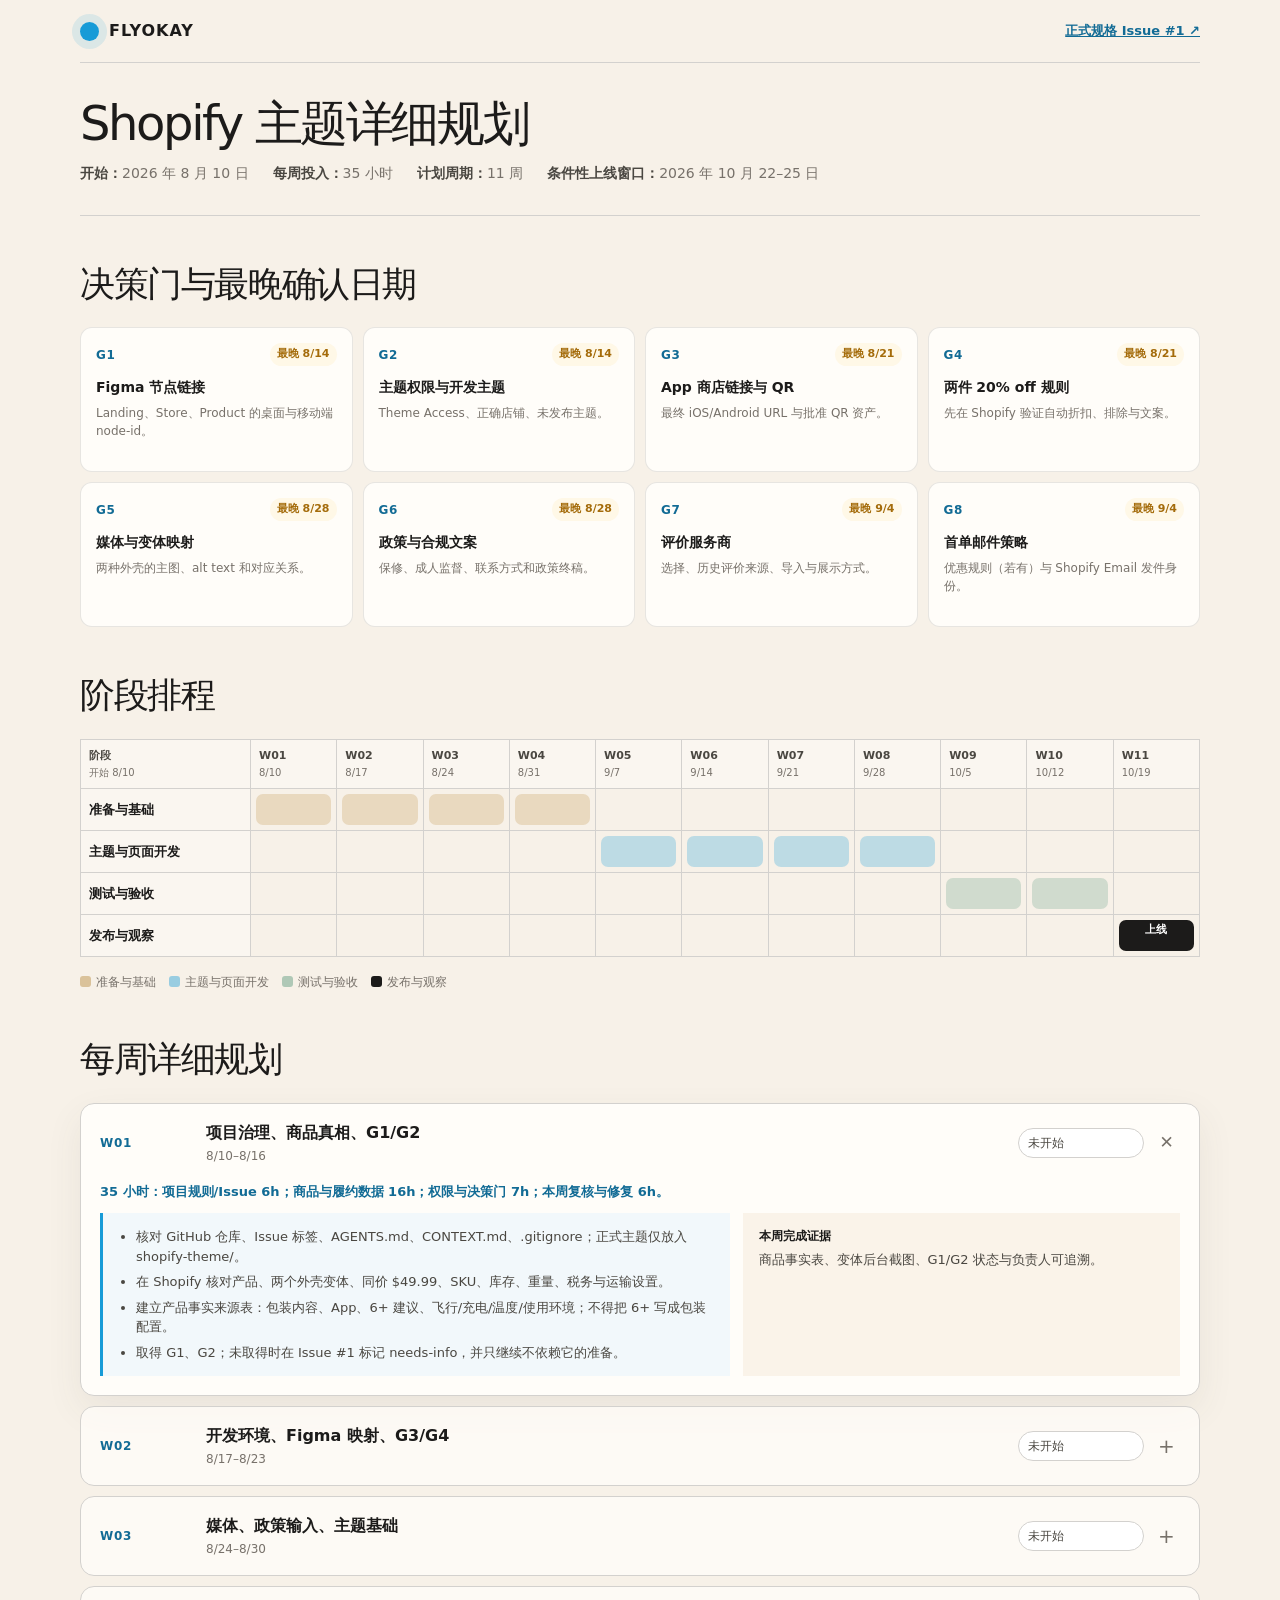
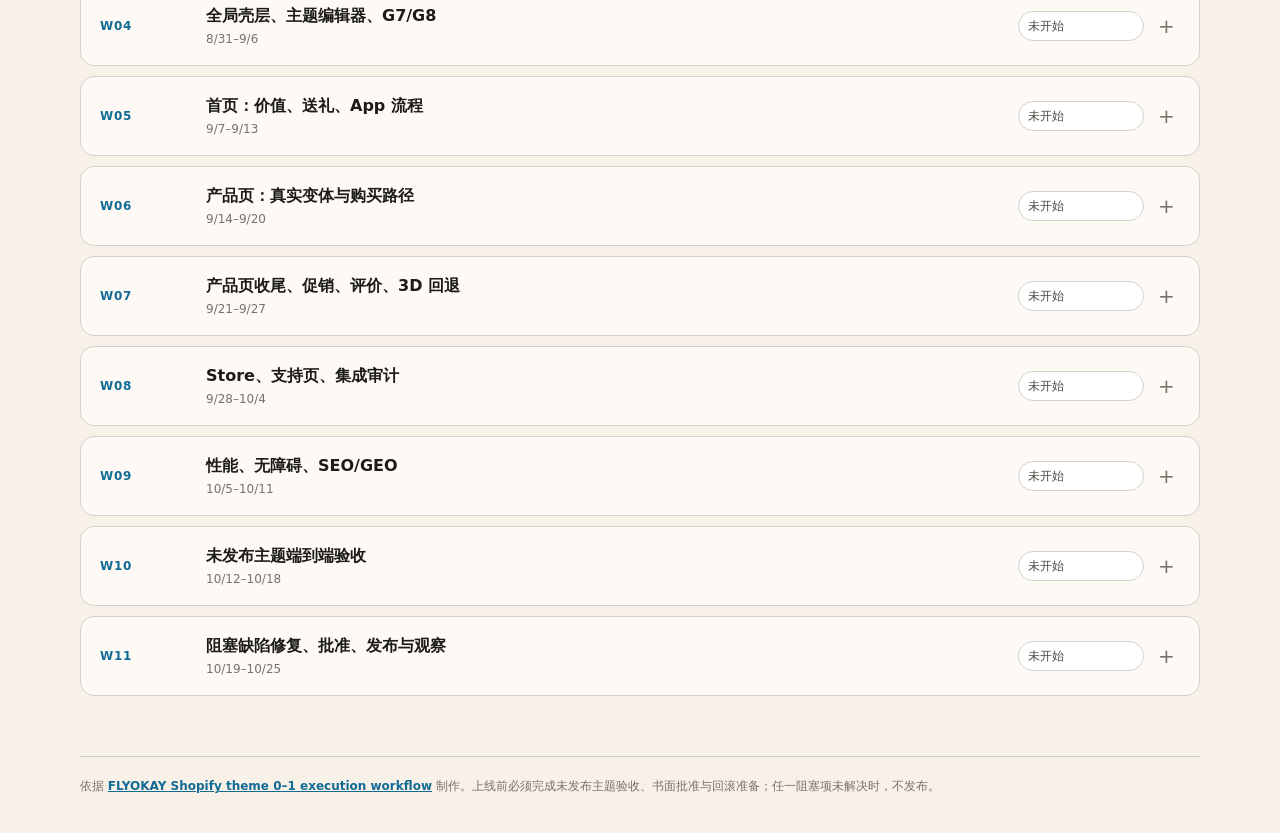
==== docs/planning/flyokay-launch-timeline.html @ 7638a9eb "docs: add shareable launch timeline" ====
<!doctype html>
<html lang="zh-CN">
<head>
  <meta charset="utf-8">
  <meta name="viewport" content="width=device-width, initial-scale=1">
  <title>FLYOKAY Shopify 主题详细规划</title>
  <style>
    :root{--paper:#F7F1E8;--surface:#FFFDF9;--ink:#4A4741;--deep:#1C1B1A;--muted:#77716A;--line:#D3D1CE;--blue:#179BD7;--blue-dark:#126B95;--green:#277B59;--gold:#A46B0A;--radius:14px;--shadow:0 14px 36px rgba(74,71,65,.08)}
    *{box-sizing:border-box}html{scroll-behavior:smooth}body{margin:0;background:var(--paper);color:var(--ink);font-family:Inter,ui-sans-serif,system-ui,-apple-system,BlinkMacSystemFont,"Segoe UI",sans-serif;line-height:1.5}.shell{width:min(1120px,calc(100% - 36px));margin:auto}.topbar{display:flex;justify-content:space-between;align-items:center;gap:18px;padding:19px 0;border-bottom:1px solid var(--line)}.brand{display:flex;align-items:center;gap:10px;color:var(--deep);font-weight:700;letter-spacing:.06em;text-decoration:none}.orb{width:19px;height:19px;border-radius:50%;background:var(--blue);box-shadow:0 0 0 8px rgba(23,155,215,.12)}.topbar a:not(.brand){color:var(--blue-dark);font-size:13px;font-weight:600}.page-title{margin:35px 0 0;color:var(--deep);font-size:clamp(30px,5vw,48px);font-weight:300;letter-spacing:-.05em;line-height:1.06}.plan-meta{display:flex;flex-wrap:wrap;gap:9px 24px;margin:14px 0 0;padding-bottom:31px;border-bottom:1px solid var(--line);color:var(--muted);font-size:14px}.plan-meta b{color:var(--ink)}.section{padding-top:42px}.section h2{margin:0 0 17px;color:var(--deep);font-size:clamp(24px,3.5vw,35px);font-weight:300;letter-spacing:-.04em}.gate-grid{display:grid;grid-template-columns:repeat(4,1fr);gap:10px}.gate{min-height:145px;padding:15px;border:1px solid rgba(74,71,65,.13);border-radius:12px;background:var(--surface)}.gate-head{display:flex;align-items:center;justify-content:space-between;gap:8px;color:var(--blue-dark);font-size:12px;font-weight:700;letter-spacing:.06em}.due{padding:3px 7px;border-radius:999px;background:#FFF8E7;color:var(--gold);font-size:11px;font-weight:600;letter-spacing:0;white-space:nowrap}.gate h3{margin:12px 0 0;color:var(--deep);font-size:14px;line-height:1.35}.gate p{margin:7px 0 0;color:var(--muted);font-size:12px}.bar-wrap{overflow-x:auto;padding-bottom:4px}.gantt{min-width:840px;display:grid;grid-template-columns:170px repeat(11,minmax(50px,1fr));border-top:1px solid var(--line);border-left:1px solid var(--line)}.gantt>div{min-height:42px;padding:8px;border-right:1px solid var(--line);border-bottom:1px solid var(--line)}.week-head{display:flex;flex-direction:column;gap:1px;background:rgba(255,255,255,.32);color:var(--muted);font-size:10px}.week-head b{color:var(--ink);font-size:11px}.lane-label{display:flex;align-items:center;background:rgba(255,255,255,.32);color:var(--deep);font-size:13px;font-weight:600}.lane-cell{position:relative;padding:5px!important}.lane{height:100%;min-height:30px;border-radius:7px}.foundation{background:rgba(164,107,10,.18)}.build{background:rgba(23,155,215,.26)}.quality{background:rgba(39,123,89,.19)}.launch{background:var(--deep)}.launch::after{content:"上线";position:absolute;inset:7px;color:#fff;font-size:11px;font-weight:700;text-align:center}.legend{display:flex;flex-wrap:wrap;gap:13px;margin-top:12px;color:var(--muted);font-size:12px}.legend i{display:inline-block;width:11px;height:11px;margin-right:5px;border-radius:3px;vertical-align:-1px}.timeline{display:grid;gap:10px;padding-bottom:60px}.week{border:1px solid var(--line);border-radius:var(--radius);background:rgba(255,253,249,.78);overflow:hidden}.week[open]{background:var(--surface);box-shadow:var(--shadow)}.week summary{display:grid;grid-template-columns:92px minmax(0,1fr) minmax(126px,auto) 22px;gap:14px;align-items:center;padding:17px 19px;cursor:pointer;list-style:none}.week summary::-webkit-details-marker{display:none}.week-code{color:var(--blue-dark);font-size:12px;font-weight:700;letter-spacing:.06em}.week-title{color:var(--deep);font-size:16px;font-weight:600}.week-date{display:block;margin-top:2px;color:var(--muted);font-size:12px;font-weight:400}.week-status{appearance:none;min-width:122px;border:1px solid var(--line);border-radius:999px;background:#fff;color:var(--ink);cursor:pointer;padding:7px 9px;font-size:12px}.week-status[data-value="in_progress"]{border-color:rgba(164,107,10,.5);background:#FFF9EB;color:var(--gold)}.week-status[data-value="completed"]{border-color:rgba(39,123,89,.45);background:#EFF8F2;color:var(--green)}.chev{color:var(--muted);font-size:20px;transition:transform .18s}.week[open] .chev{transform:rotate(45deg)}.week-body{padding:0 19px 19px}.hours{margin:0 0 12px;color:var(--blue-dark);font-size:13px;font-weight:600}.week-grid{display:grid;grid-template-columns:1.18fr .82fr;gap:13px}.tasks{margin:0;padding:14px 16px 14px 33px;border-left:3px solid var(--blue);background:#F2F8FB;color:var(--ink);font-size:13px}.tasks li+li{margin-top:6px}.evidence{padding:14px 16px;background:#FAF3E9}.evidence b{display:block;margin-bottom:5px;color:var(--deep);font-size:12px}.evidence p{margin:0;color:var(--ink);font-size:13px}.footer{padding:20px 0 38px;border-top:1px solid var(--line);color:var(--muted);font-size:12px}.footer a{color:var(--blue-dark);font-weight:600}@media(max-width:820px){.gate-grid{grid-template-columns:repeat(2,1fr)}.week summary{grid-template-columns:74px minmax(0,1fr) 20px;gap:10px;padding:15px}.week-status{grid-column:2;grid-row:2;justify-self:start}.chev{grid-column:3;grid-row:1/span 2;align-self:center}.week-body{padding:0 13px 14px}.week-grid{grid-template-columns:1fr}}@media(max-width:480px){.shell{width:min(100% - 28px,1120px)}.topbar{align-items:flex-start}.topbar a:not(.brand){font-size:11px}.gate-grid{grid-template-columns:1fr}.page-title{margin-top:29px}}
  </style>
</head>
<body>
  <main class="shell">
    <nav class="topbar" aria-label="页面导航"><a class="brand" href="#top"><span class="orb" aria-hidden="true"></span>FLYOKAY</a><a href="https://github.com/FlyokayDesign/Flyokay-Website-Development/issues/1" target="_blank" rel="noreferrer">正式规格 Issue #1 ↗</a></nav>
    <h1 class="page-title" id="top">Shopify 主题详细规划</h1>
    <div class="plan-meta"><span><b>开始：</b>2026 年 8 月 10 日</span><span><b>每周投入：</b>35 小时</span><span><b>计划周期：</b>11 周</span><span><b>条件性上线窗口：</b>2026 年 10 月 22–25 日</span></div>
    <section class="section"><h2>决策门与最晚确认日期</h2><div class="gate-grid" id="gate-grid"></div></section>
    <section class="section"><h2>阶段排程</h2><div class="bar-wrap"><div class="gantt" id="gantt" role="img" aria-label="11 周项目甘特时间线"></div></div><div class="legend"><span><i style="background:rgba(164,107,10,.35)"></i>准备与基础</span><span><i style="background:rgba(23,155,215,.42)"></i>主题与页面开发</span><span><i style="background:rgba(39,123,89,.35)"></i>测试与验收</span><span><i style="background:#1C1B1A"></i>发布与观察</span></div></section>
    <section class="section"><h2>每周详细规划</h2><div class="timeline" id="timeline"></div></section>
    <footer class="footer">依据 <a href="https://github.com/FlyokayDesign/Flyokay-Website-Development/issues/1" target="_blank" rel="noreferrer">FLYOKAY Shopify theme 0–1 execution workflow</a> 制作。上线前必须完成未发布主题验收、书面批准与回滚准备；任一阻塞项未解决时，不发布。</footer>
  </main>
  <script>
    const storageKey='flyokay-11-week-timeline-v1';let saved={};try{saved=JSON.parse(localStorage.getItem(storageKey)||'{}')}catch(e){}
    const gates=[['G1','8/14','Figma 节点链接','Landing、Store、Product 的桌面与移动端 node-id。'],['G2','8/14','主题权限与开发主题','Theme Access、正确店铺、未发布主题。'],['G3','8/21','App 商店链接与 QR','最终 iOS/Android URL 与批准 QR 资产。'],['G4','8/21','两件 20% off 规则','先在 Shopify 验证自动折扣、排除与文案。'],['G5','8/28','媒体与变体映射','两种外壳的主图、alt text 和对应关系。'],['G6','8/28','政策与合规文案','保修、成人监督、联系方式和政策终稿。'],['G7','9/4','评价服务商','选择、历史评价来源、导入与展示方式。'],['G8','9/4','首单邮件策略','优惠规则（若有）与 Shopify Email 发件身份。']];
    const weeks=[
      ['W01','8/10–8/16','项目治理、商品真相、G1/G2','35 小时：项目规则/Issue 6h；商品与履约数据 16h；权限与决策门 7h；本周复核与修复 6h。',['核对 GitHub 仓库、Issue 标签、AGENTS.md、CONTEXT.md、.gitignore；正式主题仅放入 shopify-theme/。','在 Shopify 核对产品、两个外壳变体、同价 $49.99、SKU、库存、重量、税务与运输设置。','建立产品事实来源表：包装内容、App、6+ 建议、飞行/充电/温度/使用环境；不得把 6+ 写成包装配置。','取得 G1、G2；未取得时在 Issue #1 标记 needs-info，并只继续不依赖它的准备。'],'商品事实表、变体后台截图、G1/G2 状态与负责人可追溯。','foundation'],
      ['W02','8/17–8/23','开发环境、Figma 映射、G3/G4','35 小时：Shopify CLI 与开发主题 11h；Figma section map 12h；App/折扣核对 5h；测试与记录 7h。',['安装/认证 Shopify CLI，连接未发布主题，验证 theme dev、热更新、主题编辑器和生产主题未被改动。','按 node-id 拆分 Landing、Store、Product：页面模板、section/snippet、可编辑设置、数据源、资产、响应式行为与验收标准。','取得 App Store/Google Play URL 与 QR；未取得时仅建立接入位置。','在 Shopify 配置并测试两件 20% 自动折扣；未通过测试则产品页和购物车不显示促销承诺。'],'本地到未发布主题预览可用；section map 完成；G3/G4 有测试结论。','foundation'],
      ['W03','8/24–8/30','媒体、政策输入、主题基础','35 小时：媒体登记/拍摄计划 13h；设计令牌和代码基础 12h；政策与合规核对 4h；响应式检查 6h。',['盘点白底图、儿童使用、成人派对、App 录屏；建立 PDP 缺失主图、特写、送礼和颜色对应素材清单。','为所有首发素材登记用途、裁切、焦点、版权、alt text、桌面/手机尺寸与变体媒体对应。','将 DESIGN.md 的色彩、Inter、间距、圆角、断点、focus、reduced motion 建为 CSS/主题基础。','取得 G5、G6；没有批准图片或政策文案时，不用占位事实进入客户页面。'],'媒体登记表与拍摄清单；主题基础 token 可复用；G5/G6 已解决或记录阻塞。','foundation'],
      ['W04','8/31–9/6','全局壳层、主题编辑器、G7/G8','35 小时：header/footer/导航 15h；可复用 snippet 与内容模型 9h；主题编辑器/键盘测试 5h；评价邮件决策 6h。',['完成 header、footer、公告栏、导航、购物车入口、政策/社媒链接和 skip link。','建立 price、media、product option label、button、badge 等 snippet；不硬编码评价或邮件服务商。','配置 locale key，为未来多语言预留结构；首发英文只使用已批准文案。','确认 G7/G8；若仍未知，Email 保持无优惠状态，评价区仅保留 app-block 接口。'],'主题编辑器可增删重排 section；键盘可到达全局导航；G7/G8 状态明确。','foundation'],
      ['W05','9/7–9/13','首页：价值、送礼、App 流程','35 小时：首页 Hero/CTA 10h；真实场景模块 9h；App/信任/邮件模块 8h；手机与无 JS 检查 8h。',['实现产品类别、礼物优先价值、生日/节日场景、明确产品 CTA；使用经过批准的真实素材。','实现购后 App 流程：蓝牙连接、在 App 上传图片/动态图片/Emoji/文字、飞行展示；不得暗示结账上传。','加入经批准的配送、退货、使用建议和 App 下载模块；G3 未完成时不放 QR 或虚构链接。','接入 Shopify Email app block/embed；G8 未完成时使用中性订阅文案。'],'首页在桌面/手机均能理解产品并进入购买；禁用 JavaScript 时 CTA 和内容仍可用。','build'],
      ['W06','9/14–9/20','产品页：真实变体与购买路径','35 小时：图库/变体逻辑 14h；购买表单 8h；产品事实与 FAQ 6h；变体/移动测试 7h。',['由 Shopify product media 和 selected variant 驱动图库；两种颜色必须显示各自对应的真实外壳图。','建立可访问 Shell color 选择器，同时更新 variant ID、URL、价格、库存、媒体和 add-to-cart 状态。','加入包装内容、规格、年龄/环境建议、发货、退货、保修和 App 文案，均以批准来源为准。','测试直接变体 URL、售罄、错误、键盘、触控、购物车行项目和无 JavaScript 回退。'],'Blue / Purple 与 Black / Gold 都能完成“链接 → 正确图片 → 加购 → 购物车”测试。','build'],
      ['W07','9/21–9/27','产品页收尾、促销、评价、3D 回退','35 小时：折扣/评价/QR 6h；PDP 回归 10h；3D 渐进增强或静态回退 8h；性能/无障碍修复 11h。',['仅在 G4 完成且 Shopify 测试通过时显示“两件 20% off”；从 PDP、购物车到结账验证条件。','仅在 G7 完成时安装评价 app block，导入可追溯评价并检查不重复加载。','3D 只作为可选增强：静态海报优先、触控/键盘替代、reduced motion、失败回退、与变体状态分离；不满足则延后。','修复 PDP 的媒体、焦点、表单、性能和小屏问题。'],'促销/评价/3D 均不破坏核心购买路径；不满足条件的模块保持安全空状态。','build'],
      ['W08','9/28–10/4','Store、支持页、集成审计','35 小时：Store/How It Works 10h；支持与政策页 10h；cart/search/404 6h；集成与设备测试 9h。',['将 Store 做成一产品的策展式模板，不创建虚假的多商品目录或交叉销售。','完成 How It Works、FAQ、Contact、Shipping & Returns、Privacy、Terms；与 App 流程、手册和批准政策一致。','完成 cart、search、404 的返回购买/支持路径。','验证 App 链接与 QR；审计 Email/评价脚本、cookie/数据分享、可访问性、重复加载和移除方式。'],'菜单/页脚链接全部可达；支持页无未批准承诺；所有必要集成只加载一次。','build'],
      ['W09','10/5–10/11','性能、无障碍、SEO/GEO','35 小时：性能基线与图片优化 10h；无障碍与无 JS 8h；SEO/结构化数据 8h；回归与缺陷记录 9h。',['测量首页、PDP、Store、cart 的桌面/手机基线，识别 LCP，检查图片尺寸、CDN、lazy-load、字体、JS 与第三方成本。','测试键盘、focus、label、对比度、触控目标、缩放/重排、reduced motion、慢网、图片/3D 失败与 no-JS 购买路径。','检查 title、description、canonical、heading、内部链接、可见 FAQ/support、Product/Offer/Breadcrumb/Organization JSON-LD 与直接变体 URL。','运行 Theme Check；缺陷按 needs-info、ready-for-agent、ready-for-human 分类并给出证据。'],'性能/无障碍/SEO 清单有可复现记录；无关键 Theme Check 错误。','quality'],
      ['W10','10/12–10/18','未发布主题端到端验收','35 小时：全流程测试 15h；多设备 Figma 对照 7h；测试订单/证据包 5h；缺陷修复 8h。',['仅在未发布主题上测试；不可为测试覆盖生产主题。','逐一验证两种变体、媒体、价格、库存、直接 URL、购物车、两件折扣、免邮、配送/退货/政策、App/QR、订阅、评价、搜索、404 和结账交接。','按 1920、1440、1024、768、390 与中间宽度对照批准 Figma 节点。','整理截图、测试订单、性能/无障碍/SEO 报告；保存当前生产主题作为回滚目标。'],'完成的验收包、候选 commit、候选 theme ID、回滚主题与阻塞缺陷清单。','quality'],
      ['W11','10/19–10/25','阻塞缺陷修复、批准、发布与观察','35 小时：阻塞缺陷修复 12h；复测/书面批准 8h；发布/冒烟测试 6h；上线观察与复盘 9h。',['周一至周三只修复 N10/N11 中的阻塞问题；禁止新增页面、插件或未经批准文案。','获得内容、产品声明、政策、折扣、支持设备和候选主题的书面批准；没有批准则不发布。','发布后立即测试首页、PDP、颜色、购物车、优惠、结账、政策、App 链接和移动布局。','每天观察订单、邮件、评价、支持反馈、性能与索引；出现重大商业、法律、无障碍或性能问题立即回滚并在 GitHub 建 Issue。'],'生产冒烟测试日志、监控记录、回滚准备和上线后复盘 Issue。','launch']
    ];
    document.getElementById('gate-grid').innerHTML=gates.map(g=>`<article class="gate"><div class="gate-head"><span>${g[0]}</span><span class="due">最晚 ${g[1]}</span></div><h3>${g[2]}</h3><p>${g[3]}</p></article>`).join('');
    const gantt=document.getElementById('gantt');gantt.innerHTML=`<div class="week-head"><b>阶段</b><span>开始 8/10</span></div>${weeks.map((w,i)=>`<div class="week-head"><b>W${String(i+1).padStart(2,'0')}</b><span>${w[1].split('–')[0]}</span></div>`).join('')}`+['准备与基础','主题与页面开发','测试与验收','发布与观察'].map((label,row)=>`<div class="lane-label">${label}</div>${weeks.map(w=>{const active=(row===0&&w[6]==='foundation')||(row===1&&w[6]==='build')||(row===2&&w[6]==='quality')||(row===3&&w[6]==='launch');return `<div class="lane-cell">${active?`<div class="lane ${w[6]}"></div>`:''}</div>`}).join('')}`).join('');
    const status=(key)=>{const value=saved[key]||'not_started';return `<select class="week-status" data-key="${key}" data-value="${value}" aria-label="${key} 进度"><option value="not_started" ${value==='not_started'?'selected':''}>未开始</option><option value="in_progress" ${value==='in_progress'?'selected':''}>进行中</option><option value="completed" ${value==='completed'?'selected':''}>已完成</option></select>`};
    document.getElementById('timeline').innerHTML=weeks.map((w,i)=>`<details class="week" ${i===0?'open':''}><summary><span class="week-code">${w[0]}</span><span><span class="week-title">${w[2]}</span><span class="week-date">${w[1]}</span></span>${status(w[0])}<span class="chev" aria-hidden="true">+</span></summary><div class="week-body"><p class="hours">${w[3]}</p><div class="week-grid"><ul class="tasks">${w[4].map(t=>`<li>${t}</li>`).join('')}</ul><div class="evidence"><b>本周完成证据</b><p>${w[5]}</p></div></div></div></details>`).join('');
    document.querySelectorAll('.week-status').forEach(el=>{el.addEventListener('click',e=>e.stopPropagation());el.addEventListener('change',e=>{saved[e.target.dataset.key]=e.target.value;try{localStorage.setItem(storageKey,JSON.stringify(saved))}catch(err){}e.target.dataset.value=e.target.value})});
  </script>
</body>
</html>
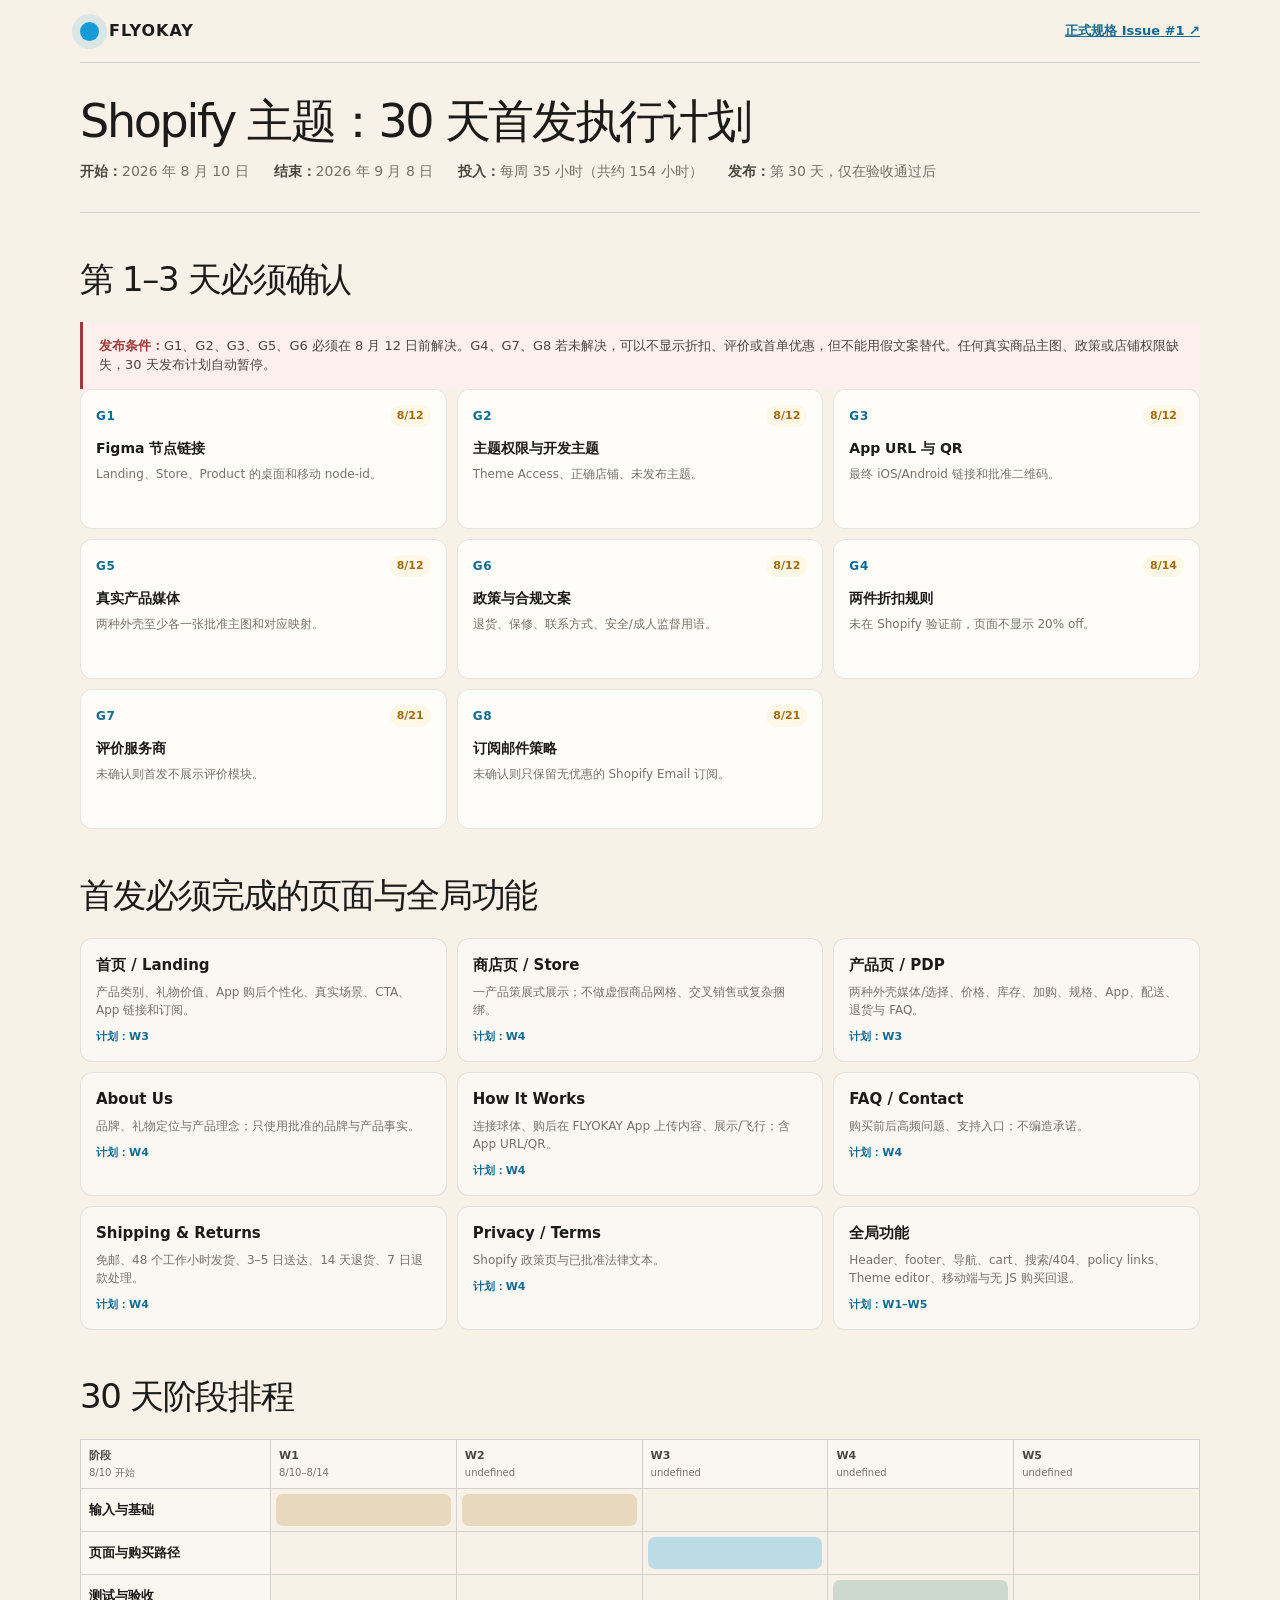
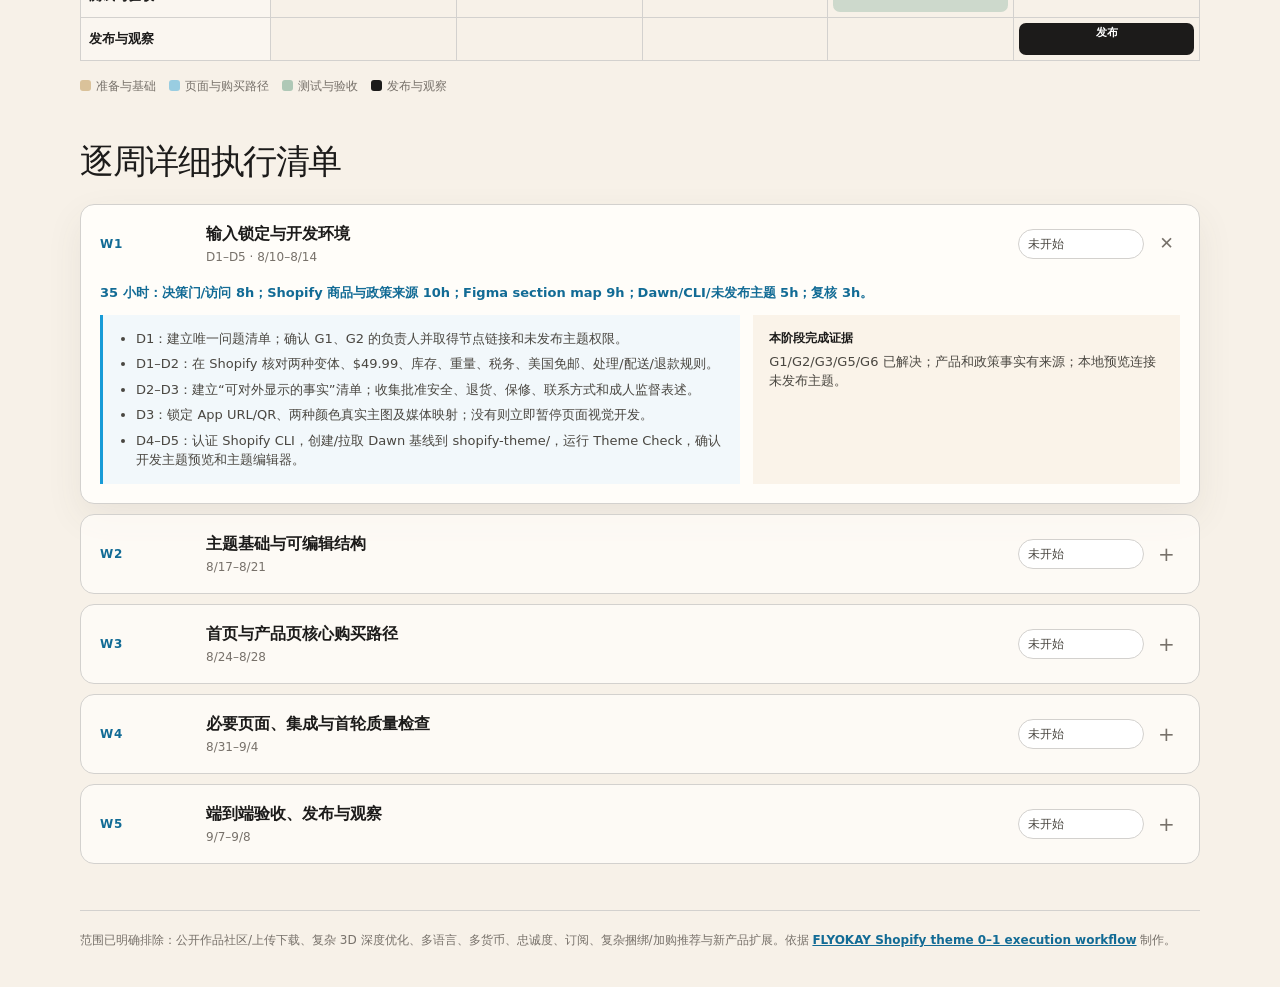
==== commit 7a917334: "docs: compress launch plan to 30 days" ====
--- a/docs/planning/flyokay-launch-timeline.html
+++ b/docs/planning/flyokay-launch-timeline.html
@@ -3,42 +3,39 @@
 <head>
   <meta charset="utf-8">
   <meta name="viewport" content="width=device-width, initial-scale=1">
-  <title>FLYOKAY Shopify 主题详细规划</title>
+  <title>FLYOKAY Shopify 主题：30 天首发执行计划</title>
   <style>
-    :root{--paper:#F7F1E8;--surface:#FFFDF9;--ink:#4A4741;--deep:#1C1B1A;--muted:#77716A;--line:#D3D1CE;--blue:#179BD7;--blue-dark:#126B95;--green:#277B59;--gold:#A46B0A;--radius:14px;--shadow:0 14px 36px rgba(74,71,65,.08)}
-    *{box-sizing:border-box}html{scroll-behavior:smooth}body{margin:0;background:var(--paper);color:var(--ink);font-family:Inter,ui-sans-serif,system-ui,-apple-system,BlinkMacSystemFont,"Segoe UI",sans-serif;line-height:1.5}.shell{width:min(1120px,calc(100% - 36px));margin:auto}.topbar{display:flex;justify-content:space-between;align-items:center;gap:18px;padding:19px 0;border-bottom:1px solid var(--line)}.brand{display:flex;align-items:center;gap:10px;color:var(--deep);font-weight:700;letter-spacing:.06em;text-decoration:none}.orb{width:19px;height:19px;border-radius:50%;background:var(--blue);box-shadow:0 0 0 8px rgba(23,155,215,.12)}.topbar a:not(.brand){color:var(--blue-dark);font-size:13px;font-weight:600}.page-title{margin:35px 0 0;color:var(--deep);font-size:clamp(30px,5vw,48px);font-weight:300;letter-spacing:-.05em;line-height:1.06}.plan-meta{display:flex;flex-wrap:wrap;gap:9px 24px;margin:14px 0 0;padding-bottom:31px;border-bottom:1px solid var(--line);color:var(--muted);font-size:14px}.plan-meta b{color:var(--ink)}.section{padding-top:42px}.section h2{margin:0 0 17px;color:var(--deep);font-size:clamp(24px,3.5vw,35px);font-weight:300;letter-spacing:-.04em}.gate-grid{display:grid;grid-template-columns:repeat(4,1fr);gap:10px}.gate{min-height:145px;padding:15px;border:1px solid rgba(74,71,65,.13);border-radius:12px;background:var(--surface)}.gate-head{display:flex;align-items:center;justify-content:space-between;gap:8px;color:var(--blue-dark);font-size:12px;font-weight:700;letter-spacing:.06em}.due{padding:3px 7px;border-radius:999px;background:#FFF8E7;color:var(--gold);font-size:11px;font-weight:600;letter-spacing:0;white-space:nowrap}.gate h3{margin:12px 0 0;color:var(--deep);font-size:14px;line-height:1.35}.gate p{margin:7px 0 0;color:var(--muted);font-size:12px}.bar-wrap{overflow-x:auto;padding-bottom:4px}.gantt{min-width:840px;display:grid;grid-template-columns:170px repeat(11,minmax(50px,1fr));border-top:1px solid var(--line);border-left:1px solid var(--line)}.gantt>div{min-height:42px;padding:8px;border-right:1px solid var(--line);border-bottom:1px solid var(--line)}.week-head{display:flex;flex-direction:column;gap:1px;background:rgba(255,255,255,.32);color:var(--muted);font-size:10px}.week-head b{color:var(--ink);font-size:11px}.lane-label{display:flex;align-items:center;background:rgba(255,255,255,.32);color:var(--deep);font-size:13px;font-weight:600}.lane-cell{position:relative;padding:5px!important}.lane{height:100%;min-height:30px;border-radius:7px}.foundation{background:rgba(164,107,10,.18)}.build{background:rgba(23,155,215,.26)}.quality{background:rgba(39,123,89,.19)}.launch{background:var(--deep)}.launch::after{content:"上线";position:absolute;inset:7px;color:#fff;font-size:11px;font-weight:700;text-align:center}.legend{display:flex;flex-wrap:wrap;gap:13px;margin-top:12px;color:var(--muted);font-size:12px}.legend i{display:inline-block;width:11px;height:11px;margin-right:5px;border-radius:3px;vertical-align:-1px}.timeline{display:grid;gap:10px;padding-bottom:60px}.week{border:1px solid var(--line);border-radius:var(--radius);background:rgba(255,253,249,.78);overflow:hidden}.week[open]{background:var(--surface);box-shadow:var(--shadow)}.week summary{display:grid;grid-template-columns:92px minmax(0,1fr) minmax(126px,auto) 22px;gap:14px;align-items:center;padding:17px 19px;cursor:pointer;list-style:none}.week summary::-webkit-details-marker{display:none}.week-code{color:var(--blue-dark);font-size:12px;font-weight:700;letter-spacing:.06em}.week-title{color:var(--deep);font-size:16px;font-weight:600}.week-date{display:block;margin-top:2px;color:var(--muted);font-size:12px;font-weight:400}.week-status{appearance:none;min-width:122px;border:1px solid var(--line);border-radius:999px;background:#fff;color:var(--ink);cursor:pointer;padding:7px 9px;font-size:12px}.week-status[data-value="in_progress"]{border-color:rgba(164,107,10,.5);background:#FFF9EB;color:var(--gold)}.week-status[data-value="completed"]{border-color:rgba(39,123,89,.45);background:#EFF8F2;color:var(--green)}.chev{color:var(--muted);font-size:20px;transition:transform .18s}.week[open] .chev{transform:rotate(45deg)}.week-body{padding:0 19px 19px}.hours{margin:0 0 12px;color:var(--blue-dark);font-size:13px;font-weight:600}.week-grid{display:grid;grid-template-columns:1.18fr .82fr;gap:13px}.tasks{margin:0;padding:14px 16px 14px 33px;border-left:3px solid var(--blue);background:#F2F8FB;color:var(--ink);font-size:13px}.tasks li+li{margin-top:6px}.evidence{padding:14px 16px;background:#FAF3E9}.evidence b{display:block;margin-bottom:5px;color:var(--deep);font-size:12px}.evidence p{margin:0;color:var(--ink);font-size:13px}.footer{padding:20px 0 38px;border-top:1px solid var(--line);color:var(--muted);font-size:12px}.footer a{color:var(--blue-dark);font-weight:600}@media(max-width:820px){.gate-grid{grid-template-columns:repeat(2,1fr)}.week summary{grid-template-columns:74px minmax(0,1fr) 20px;gap:10px;padding:15px}.week-status{grid-column:2;grid-row:2;justify-self:start}.chev{grid-column:3;grid-row:1/span 2;align-self:center}.week-body{padding:0 13px 14px}.week-grid{grid-template-columns:1fr}}@media(max-width:480px){.shell{width:min(100% - 28px,1120px)}.topbar{align-items:flex-start}.topbar a:not(.brand){font-size:11px}.gate-grid{grid-template-columns:1fr}.page-title{margin-top:29px}}
+    :root{--paper:#F7F1E8;--surface:#FFFDF9;--ink:#4A4741;--deep:#1C1B1A;--muted:#77716A;--line:#D3D1CE;--blue:#179BD7;--blue-dark:#126B95;--green:#277B59;--gold:#A46B0A;--red:#9E3D37;--radius:14px;--shadow:0 14px 36px rgba(74,71,65,.08)}
+    *{box-sizing:border-box}html{scroll-behavior:smooth}body{margin:0;background:var(--paper);color:var(--ink);font-family:Inter,ui-sans-serif,system-ui,-apple-system,BlinkMacSystemFont,"Segoe UI",sans-serif;line-height:1.5}.shell{width:min(1120px,calc(100% - 36px));margin:auto}.topbar{display:flex;justify-content:space-between;align-items:center;gap:18px;padding:19px 0;border-bottom:1px solid var(--line)}.brand{display:flex;align-items:center;gap:10px;color:var(--deep);font-weight:700;letter-spacing:.06em;text-decoration:none}.orb{width:19px;height:19px;border-radius:50%;background:var(--blue);box-shadow:0 0 0 8px rgba(23,155,215,.12)}.topbar a:not(.brand){color:var(--blue-dark);font-size:13px;font-weight:600}.title{margin:34px 0 0;color:var(--deep);font-size:clamp(29px,5vw,46px);font-weight:300;letter-spacing:-.05em;line-height:1.08}.meta{display:flex;flex-wrap:wrap;gap:9px 25px;margin:14px 0 0;padding-bottom:30px;border-bottom:1px solid var(--line);font-size:14px;color:var(--muted)}.meta b{color:var(--ink)}.section{padding-top:41px}.section h2{margin:0 0 17px;color:var(--deep);font-size:clamp(23px,3.5vw,34px);font-weight:300;letter-spacing:-.04em}.notice{margin:0;padding:14px 16px;border-left:3px solid var(--red);background:#FCEFED;color:var(--ink);font-size:13px}.notice b{color:var(--red)}.gate-grid{display:grid;grid-template-columns:repeat(3,1fr);gap:10px}.gate{min-height:140px;padding:15px;border:1px solid rgba(74,71,65,.13);border-radius:12px;background:var(--surface)}.gate-head{display:flex;align-items:center;justify-content:space-between;gap:8px;color:var(--blue-dark);font-size:12px;font-weight:700;letter-spacing:.06em}.due{padding:3px 7px;border-radius:999px;background:#FFF8E7;color:var(--gold);font-size:11px;font-weight:600;letter-spacing:0;white-space:nowrap}.gate h3{margin:12px 0 0;color:var(--deep);font-size:14px;line-height:1.35}.gate p{margin:7px 0 0;color:var(--muted);font-size:12px}.page-grid{display:grid;grid-template-columns:repeat(3,1fr);gap:10px}.page{padding:15px;border:1px solid rgba(74,71,65,.13);border-radius:12px;background:rgba(255,255,255,.48)}.page h3{margin:0;color:var(--deep);font-size:15px}.page p{margin:7px 0 0;color:var(--muted);font-size:12px}.page small{display:block;margin-top:10px;color:var(--blue-dark);font-size:11px;font-weight:700}.bar-wrap{overflow-x:auto;padding-bottom:4px}.gantt{min-width:760px;display:grid;grid-template-columns:190px repeat(5,minmax(80px,1fr));border-top:1px solid var(--line);border-left:1px solid var(--line)}.gantt>div{min-height:43px;padding:8px;border-right:1px solid var(--line);border-bottom:1px solid var(--line)}.week-head{display:flex;flex-direction:column;gap:1px;background:rgba(255,255,255,.32);color:var(--muted);font-size:10px}.week-head b{color:var(--ink);font-size:11px}.lane-label{display:flex;align-items:center;background:rgba(255,255,255,.32);color:var(--deep);font-size:13px;font-weight:600}.lane-cell{position:relative;padding:5px!important}.lane{height:100%;min-height:30px;border-radius:7px}.foundation{background:rgba(164,107,10,.19)}.build{background:rgba(23,155,215,.26)}.quality{background:rgba(39,123,89,.2)}.launch{background:var(--deep)}.launch::after{content:"发布";position:absolute;inset:7px;color:#fff;font-size:11px;font-weight:700;text-align:center}.legend{display:flex;flex-wrap:wrap;gap:13px;margin-top:12px;color:var(--muted);font-size:12px}.legend i{display:inline-block;width:11px;height:11px;margin-right:5px;border-radius:3px;vertical-align:-1px}.timeline{display:grid;gap:10px;padding-bottom:46px}.week{border:1px solid var(--line);border-radius:var(--radius);background:rgba(255,253,249,.78);overflow:hidden}.week[open]{background:var(--surface);box-shadow:var(--shadow)}.week summary{display:grid;grid-template-columns:92px minmax(0,1fr) minmax(126px,auto) 22px;gap:14px;align-items:center;padding:17px 19px;cursor:pointer;list-style:none}.week summary::-webkit-details-marker{display:none}.week-code{color:var(--blue-dark);font-size:12px;font-weight:700;letter-spacing:.06em}.week-title{color:var(--deep);font-size:16px;font-weight:600}.week-date{display:block;margin-top:2px;color:var(--muted);font-size:12px;font-weight:400}.week-status{appearance:none;min-width:122px;border:1px solid var(--line);border-radius:999px;background:#fff;color:var(--ink);cursor:pointer;padding:7px 9px;font-size:12px}.week-status[data-value="in_progress"]{border-color:rgba(164,107,10,.5);background:#FFF9EB;color:var(--gold)}.week-status[data-value="completed"]{border-color:rgba(39,123,89,.45);background:#EFF8F2;color:var(--green)}.chev{color:var(--muted);font-size:20px;transition:transform .18s}.week[open] .chev{transform:rotate(45deg)}.week-body{padding:0 19px 19px}.hours{margin:0 0 12px;color:var(--blue-dark);font-size:13px;font-weight:600}.week-grid{display:grid;grid-template-columns:1.2fr .8fr;gap:13px}.tasks{margin:0;padding:14px 16px 14px 33px;border-left:3px solid var(--blue);background:#F2F8FB;color:var(--ink);font-size:13px}.tasks li+li{margin-top:6px}.evidence{padding:14px 16px;background:#FAF3E9}.evidence b{display:block;margin-bottom:5px;color:var(--deep);font-size:12px}.evidence p{margin:0;color:var(--ink);font-size:13px}.footer{padding:20px 0 38px;border-top:1px solid var(--line);color:var(--muted);font-size:12px}.footer a{color:var(--blue-dark);font-weight:600}@media(max-width:820px){.gate-grid,.page-grid{grid-template-columns:repeat(2,1fr)}.week summary{grid-template-columns:74px minmax(0,1fr) 20px;gap:10px;padding:15px}.week-status{grid-column:2;grid-row:2;justify-self:start}.chev{grid-column:3;grid-row:1/span 2;align-self:center}.week-body{padding:0 13px 14px}.week-grid{grid-template-columns:1fr}}@media(max-width:480px){.shell{width:min(100% - 28px,1120px)}.topbar{align-items:flex-start}.topbar a:not(.brand){font-size:11px}.title{margin-top:29px}.gate-grid,.page-grid{grid-template-columns:1fr}}
   </style>
 </head>
 <body>
   <main class="shell">
     <nav class="topbar" aria-label="页面导航"><a class="brand" href="#top"><span class="orb" aria-hidden="true"></span>FLYOKAY</a><a href="https://github.com/FlyokayDesign/Flyokay-Website-Development/issues/1" target="_blank" rel="noreferrer">正式规格 Issue #1 ↗</a></nav>
-    <h1 class="page-title" id="top">Shopify 主题详细规划</h1>
-    <div class="plan-meta"><span><b>开始：</b>2026 年 8 月 10 日</span><span><b>每周投入：</b>35 小时</span><span><b>计划周期：</b>11 周</span><span><b>条件性上线窗口：</b>2026 年 10 月 22–25 日</span></div>
-    <section class="section"><h2>决策门与最晚确认日期</h2><div class="gate-grid" id="gate-grid"></div></section>
-    <section class="section"><h2>阶段排程</h2><div class="bar-wrap"><div class="gantt" id="gantt" role="img" aria-label="11 周项目甘特时间线"></div></div><div class="legend"><span><i style="background:rgba(164,107,10,.35)"></i>准备与基础</span><span><i style="background:rgba(23,155,215,.42)"></i>主题与页面开发</span><span><i style="background:rgba(39,123,89,.35)"></i>测试与验收</span><span><i style="background:#1C1B1A"></i>发布与观察</span></div></section>
-    <section class="section"><h2>每周详细规划</h2><div class="timeline" id="timeline"></div></section>
-    <footer class="footer">依据 <a href="https://github.com/FlyokayDesign/Flyokay-Website-Development/issues/1" target="_blank" rel="noreferrer">FLYOKAY Shopify theme 0–1 execution workflow</a> 制作。上线前必须完成未发布主题验收、书面批准与回滚准备；任一阻塞项未解决时，不发布。</footer>
+    <h1 class="title" id="top">Shopify 主题：30 天首发执行计划</h1>
+    <div class="meta"><span><b>开始：</b>2026 年 8 月 10 日</span><span><b>结束：</b>2026 年 9 月 8 日</span><span><b>投入：</b>每周 35 小时（共约 154 小时）</span><span><b>发布：</b>第 30 天，仅在验收通过后</span></div>
+    <section class="section"><h2>第 1–3 天必须确认</h2><p class="notice"><b>发布条件：</b>G1、G2、G3、G5、G6 必须在 8 月 12 日前解决。G4、G7、G8 若未解决，可以不显示折扣、评价或首单优惠，但不能用假文案替代。任何真实商品主图、政策或店铺权限缺失，30 天发布计划自动暂停。</p><div class="gate-grid" id="gate-grid"></div></section>
+    <section class="section"><h2>首发必须完成的页面与全局功能</h2><div class="page-grid" id="page-grid"></div></section>
+    <section class="section"><h2>30 天阶段排程</h2><div class="bar-wrap"><div class="gantt" id="gantt" role="img" aria-label="30 天首发甘特时间线"></div></div><div class="legend"><span><i style="background:rgba(164,107,10,.35)"></i>准备与基础</span><span><i style="background:rgba(23,155,215,.42)"></i>页面与购买路径</span><span><i style="background:rgba(39,123,89,.35)"></i>测试与验收</span><span><i style="background:#1C1B1A"></i>发布与观察</span></div></section>
+    <section class="section"><h2>逐周详细执行清单</h2><div class="timeline" id="timeline"></div></section>
+    <footer class="footer">范围已明确排除：公开作品社区/上传下载、复杂 3D 深度优化、多语言、多货币、忠诚度、订阅、复杂捆绑/加购推荐与新产品扩展。依据 <a href="https://github.com/FlyokayDesign/Flyokay-Website-Development/issues/1" target="_blank" rel="noreferrer">FLYOKAY Shopify theme 0–1 execution workflow</a> 制作。</footer>
   </main>
   <script>
-    const storageKey='flyokay-11-week-timeline-v1';let saved={};try{saved=JSON.parse(localStorage.getItem(storageKey)||'{}')}catch(e){}
-    const gates=[['G1','8/14','Figma 节点链接','Landing、Store、Product 的桌面与移动端 node-id。'],['G2','8/14','主题权限与开发主题','Theme Access、正确店铺、未发布主题。'],['G3','8/21','App 商店链接与 QR','最终 iOS/Android URL 与批准 QR 资产。'],['G4','8/21','两件 20% off 规则','先在 Shopify 验证自动折扣、排除与文案。'],['G5','8/28','媒体与变体映射','两种外壳的主图、alt text 和对应关系。'],['G6','8/28','政策与合规文案','保修、成人监督、联系方式和政策终稿。'],['G7','9/4','评价服务商','选择、历史评价来源、导入与展示方式。'],['G8','9/4','首单邮件策略','优惠规则（若有）与 Shopify Email 发件身份。']];
+    const storageKey='flyokay-30-day-launch-v1';let saved={};try{saved=JSON.parse(localStorage.getItem(storageKey)||'{}')}catch(e){}
+    const gates=[['G1','8/12','Figma 节点链接','Landing、Store、Product 的桌面和移动 node-id。'],['G2','8/12','主题权限与开发主题','Theme Access、正确店铺、未发布主题。'],['G3','8/12','App URL 与 QR','最终 iOS/Android 链接和批准二维码。'],['G5','8/12','真实产品媒体','两种外壳至少各一张批准主图和对应映射。'],['G6','8/12','政策与合规文案','退货、保修、联系方式、安全/成人监督用语。'],['G4','8/14','两件折扣规则','未在 Shopify 验证前，页面不显示 20% off。'],['G7','8/21','评价服务商','未确认则首发不展示评价模块。'],['G8','8/21','订阅邮件策略','未确认则只保留无优惠的 Shopify Email 订阅。']];
+    const pages=[['首页 / Landing','产品类别、礼物价值、App 购后个性化、真实场景、CTA、App 链接和订阅。','W3'],['商店页 / Store','一产品策展式展示；不做虚假商品网格、交叉销售或复杂捆绑。','W4'],['产品页 / PDP','两种外壳媒体/选择、价格、库存、加购、规格、App、配送、退货与 FAQ。','W3'],['About Us','品牌、礼物定位与产品理念；只使用批准的品牌与产品事实。','W4'],['How It Works','连接球体、购后在 FLYOKAY App 上传内容、展示/飞行；含 App URL/QR。','W4'],['FAQ / Contact','购买前后高频问题、支持入口；不编造承诺。','W4'],['Shipping & Returns','免邮、48 个工作小时发货、3–5 日送达、14 天退货、7 日退款处理。','W4'],['Privacy / Terms','Shopify 政策页与已批准法律文本。','W4'],['全局功能','Header、footer、导航、cart、搜索/404、policy links、Theme editor、移动端与无 JS 购买回退。','W1–W5']];
     const weeks=[
-      ['W01','8/10–8/16','项目治理、商品真相、G1/G2','35 小时：项目规则/Issue 6h；商品与履约数据 16h；权限与决策门 7h；本周复核与修复 6h。',['核对 GitHub 仓库、Issue 标签、AGENTS.md、CONTEXT.md、.gitignore；正式主题仅放入 shopify-theme/。','在 Shopify 核对产品、两个外壳变体、同价 $49.99、SKU、库存、重量、税务与运输设置。','建立产品事实来源表：包装内容、App、6+ 建议、飞行/充电/温度/使用环境；不得把 6+ 写成包装配置。','取得 G1、G2；未取得时在 Issue #1 标记 needs-info，并只继续不依赖它的准备。'],'商品事实表、变体后台截图、G1/G2 状态与负责人可追溯。','foundation'],
-      ['W02','8/17–8/23','开发环境、Figma 映射、G3/G4','35 小时：Shopify CLI 与开发主题 11h；Figma section map 12h；App/折扣核对 5h；测试与记录 7h。',['安装/认证 Shopify CLI，连接未发布主题，验证 theme dev、热更新、主题编辑器和生产主题未被改动。','按 node-id 拆分 Landing、Store、Product：页面模板、section/snippet、可编辑设置、数据源、资产、响应式行为与验收标准。','取得 App Store/Google Play URL 与 QR；未取得时仅建立接入位置。','在 Shopify 配置并测试两件 20% 自动折扣；未通过测试则产品页和购物车不显示促销承诺。'],'本地到未发布主题预览可用；section map 完成；G3/G4 有测试结论。','foundation'],
-      ['W03','8/24–8/30','媒体、政策输入、主题基础','35 小时：媒体登记/拍摄计划 13h；设计令牌和代码基础 12h；政策与合规核对 4h；响应式检查 6h。',['盘点白底图、儿童使用、成人派对、App 录屏；建立 PDP 缺失主图、特写、送礼和颜色对应素材清单。','为所有首发素材登记用途、裁切、焦点、版权、alt text、桌面/手机尺寸与变体媒体对应。','将 DESIGN.md 的色彩、Inter、间距、圆角、断点、focus、reduced motion 建为 CSS/主题基础。','取得 G5、G6；没有批准图片或政策文案时，不用占位事实进入客户页面。'],'媒体登记表与拍摄清单；主题基础 token 可复用；G5/G6 已解决或记录阻塞。','foundation'],
-      ['W04','8/31–9/6','全局壳层、主题编辑器、G7/G8','35 小时：header/footer/导航 15h；可复用 snippet 与内容模型 9h；主题编辑器/键盘测试 5h；评价邮件决策 6h。',['完成 header、footer、公告栏、导航、购物车入口、政策/社媒链接和 skip link。','建立 price、media、product option label、button、badge 等 snippet；不硬编码评价或邮件服务商。','配置 locale key，为未来多语言预留结构；首发英文只使用已批准文案。','确认 G7/G8；若仍未知，Email 保持无优惠状态，评价区仅保留 app-block 接口。'],'主题编辑器可增删重排 section；键盘可到达全局导航；G7/G8 状态明确。','foundation'],
-      ['W05','9/7–9/13','首页：价值、送礼、App 流程','35 小时：首页 Hero/CTA 10h；真实场景模块 9h；App/信任/邮件模块 8h；手机与无 JS 检查 8h。',['实现产品类别、礼物优先价值、生日/节日场景、明确产品 CTA；使用经过批准的真实素材。','实现购后 App 流程：蓝牙连接、在 App 上传图片/动态图片/Emoji/文字、飞行展示；不得暗示结账上传。','加入经批准的配送、退货、使用建议和 App 下载模块；G3 未完成时不放 QR 或虚构链接。','接入 Shopify Email app block/embed；G8 未完成时使用中性订阅文案。'],'首页在桌面/手机均能理解产品并进入购买；禁用 JavaScript 时 CTA 和内容仍可用。','build'],
-      ['W06','9/14–9/20','产品页：真实变体与购买路径','35 小时：图库/变体逻辑 14h；购买表单 8h；产品事实与 FAQ 6h；变体/移动测试 7h。',['由 Shopify product media 和 selected variant 驱动图库；两种颜色必须显示各自对应的真实外壳图。','建立可访问 Shell color 选择器，同时更新 variant ID、URL、价格、库存、媒体和 add-to-cart 状态。','加入包装内容、规格、年龄/环境建议、发货、退货、保修和 App 文案，均以批准来源为准。','测试直接变体 URL、售罄、错误、键盘、触控、购物车行项目和无 JavaScript 回退。'],'Blue / Purple 与 Black / Gold 都能完成“链接 → 正确图片 → 加购 → 购物车”测试。','build'],
-      ['W07','9/21–9/27','产品页收尾、促销、评价、3D 回退','35 小时：折扣/评价/QR 6h；PDP 回归 10h；3D 渐进增强或静态回退 8h；性能/无障碍修复 11h。',['仅在 G4 完成且 Shopify 测试通过时显示“两件 20% off”；从 PDP、购物车到结账验证条件。','仅在 G7 完成时安装评价 app block，导入可追溯评价并检查不重复加载。','3D 只作为可选增强：静态海报优先、触控/键盘替代、reduced motion、失败回退、与变体状态分离；不满足则延后。','修复 PDP 的媒体、焦点、表单、性能和小屏问题。'],'促销/评价/3D 均不破坏核心购买路径；不满足条件的模块保持安全空状态。','build'],
-      ['W08','9/28–10/4','Store、支持页、集成审计','35 小时：Store/How It Works 10h；支持与政策页 10h；cart/search/404 6h；集成与设备测试 9h。',['将 Store 做成一产品的策展式模板，不创建虚假的多商品目录或交叉销售。','完成 How It Works、FAQ、Contact、Shipping & Returns、Privacy、Terms；与 App 流程、手册和批准政策一致。','完成 cart、search、404 的返回购买/支持路径。','验证 App 链接与 QR；审计 Email/评价脚本、cookie/数据分享、可访问性、重复加载和移除方式。'],'菜单/页脚链接全部可达；支持页无未批准承诺；所有必要集成只加载一次。','build'],
-      ['W09','10/5–10/11','性能、无障碍、SEO/GEO','35 小时：性能基线与图片优化 10h；无障碍与无 JS 8h；SEO/结构化数据 8h；回归与缺陷记录 9h。',['测量首页、PDP、Store、cart 的桌面/手机基线，识别 LCP，检查图片尺寸、CDN、lazy-load、字体、JS 与第三方成本。','测试键盘、focus、label、对比度、触控目标、缩放/重排、reduced motion、慢网、图片/3D 失败与 no-JS 购买路径。','检查 title、description、canonical、heading、内部链接、可见 FAQ/support、Product/Offer/Breadcrumb/Organization JSON-LD 与直接变体 URL。','运行 Theme Check；缺陷按 needs-info、ready-for-agent、ready-for-human 分类并给出证据。'],'性能/无障碍/SEO 清单有可复现记录；无关键 Theme Check 错误。','quality'],
-      ['W10','10/12–10/18','未发布主题端到端验收','35 小时：全流程测试 15h；多设备 Figma 对照 7h；测试订单/证据包 5h；缺陷修复 8h。',['仅在未发布主题上测试；不可为测试覆盖生产主题。','逐一验证两种变体、媒体、价格、库存、直接 URL、购物车、两件折扣、免邮、配送/退货/政策、App/QR、订阅、评价、搜索、404 和结账交接。','按 1920、1440、1024、768、390 与中间宽度对照批准 Figma 节点。','整理截图、测试订单、性能/无障碍/SEO 报告；保存当前生产主题作为回滚目标。'],'完成的验收包、候选 commit、候选 theme ID、回滚主题与阻塞缺陷清单。','quality'],
-      ['W11','10/19–10/25','阻塞缺陷修复、批准、发布与观察','35 小时：阻塞缺陷修复 12h；复测/书面批准 8h；发布/冒烟测试 6h；上线观察与复盘 9h。',['周一至周三只修复 N10/N11 中的阻塞问题；禁止新增页面、插件或未经批准文案。','获得内容、产品声明、政策、折扣、支持设备和候选主题的书面批准；没有批准则不发布。','发布后立即测试首页、PDP、颜色、购物车、优惠、结账、政策、App 链接和移动布局。','每天观察订单、邮件、评价、支持反馈、性能与索引；出现重大商业、法律、无障碍或性能问题立即回滚并在 GitHub 建 Issue。'],'生产冒烟测试日志、监控记录、回滚准备和上线后复盘 Issue。','launch']
+      ['W1','D1–D5 · 8/10–8/14','输入锁定与开发环境','35 小时：决策门/访问 8h；Shopify 商品与政策来源 10h；Figma section map 9h；Dawn/CLI/未发布主题 5h；复核 3h。',['D1：建立唯一问题清单；确认 G1、G2 的负责人并取得节点链接和未发布主题权限。','D1–D2：在 Shopify 核对两种变体、$49.99、库存、重量、税务、美国免邮、处理/配送/退款规则。','D2–D3：建立“可对外显示的事实”清单；收集批准安全、退货、保修、联系方式和成人监督表述。','D3：锁定 App URL/QR、两种颜色真实主图及媒体映射；没有则立即暂停页面视觉开发。','D4–D5：认证 Shopify CLI，创建/拉取 Dawn 基线到 shopify-theme/，运行 Theme Check，确认开发主题预览和主题编辑器。'],'G1/G2/G3/G5/G6 已解决；产品和政策事实有来源；本地预览连接未发布主题。','foundation'],
+      ['W2','8/17–8/21','主题基础与可编辑结构','35 小时：设计 token 7h；header/footer/导航 12h；snippet/内容模型 8h；响应式/键盘/Theme Check 8h。',['把 DESIGN.md 的颜色、Inter、圆角、间距、焦点、断点和 reduced-motion 建入主题基础。','完成 header、footer、公告栏、导航、cart 入口、policy links、skip link 与 main/h1 规则。','建立可复用 price、media、button、product option label、badge snippet；数据由 Shopify 产品和 metafield 提供。','配置 JSON templates 与 section setting；所有首发文本可在主题编辑器或 Shopify 页面管理。','8/21 前确认 G4/G7/G8；未确认时遵循安全空状态，不让它们拖慢基础主题。'],'主题编辑器可增删重排；全局导航和键盘焦点可用；Theme Check 无关键错误。','foundation'],
+      ['W3','8/24–8/28','首页与产品页核心购买路径','35 小时：首页 14h；PDP 15h；手机/无 JS/变体测试 6h。',['首页：完成 Hero、礼物场景、购后 App 个性化流程、经批准的信任/履约内容、产品 CTA 和订阅入口。','首页：G3 已完成时加入 App store URL/QR；3D 仅使用静态海报回退，交互优化推迟到上线后。','产品页：建立真实 Shopify 产品图库和 Shell color 选择器；选择时同步变体 ID、URL、价格、库存、媒体与 add-to-cart。','产品页：加入包装内容、规格、6+ 使用建议、环境提示、App、配送、退货和 FAQ；不显示未经验证折扣。','在桌面和 390px 测试两个颜色从直接 URL 到购物车；禁用 JavaScript 时仍保留基本购买表单。'],'首页可带用户进入产品页；两种颜色都能正确显示、加购并在购物车出现正确商品行。','build'],
+      ['W4','8/31–9/4','必要页面、集成与首轮质量检查','35 小时：Store/About/How It Works 11h；FAQ/Contact/政策 7h；email/review/QR 5h；质量/性能/SEO 12h。',['完成 Store（一产品策展模板）、About Us、How It Works；How It Works 必须准确说明购后 App 流程。','完成 FAQ、Contact、Shipping & Returns、Privacy、Terms；使用 Shopify 页面/政策和批准文案。','完成 cart、search、404 的实用回退路径；逐个检查菜单和页脚链接。','接入 Shopify Email；G8 未确认时不发优惠。G7 已确认时才通过 app block 安装评价并检查不重复加载。','运行性能、键盘、focus、对比度、触控、reduced motion、no-JS、图片失败、慢网、metadata、canonical、JSON-LD 和 Theme Check 检查。'],'所有首发页面与链接可用；必要集成受控；性能、无障碍和 SEO 问题已写入缺陷清单。','quality'],
+      ['W5','9/7–9/8','端到端验收、发布与观察','14 小时：未发布主题验收 7h；阻塞问题修复/复测 4h；书面批准、发布与冒烟测试 3h。',['9/7：仅在未发布主题执行完整测试：两个变体、媒体、价格、库存、cart、折扣（如启用）、免邮、配送/退货、App/QR、订阅、评价（如启用）、search、404、结账交接。','9/7：按桌面、390px、平板和中间宽度对照 Figma；保存截图、测试订单、Theme Check、性能/无障碍/SEO 结果。','9/7：记录候选 commit、候选 theme ID、当前生产主题 ID 和回滚方式；取得产品、政策、优惠、设备支持和发布的书面批准。','9/8：仅在前一日无阻塞问题且已获批准时发布。发布后立即测试首页、PDP、颜色、cart、结账、政策、App 链接和移动布局；重大问题立即回滚。'],'验收包、书面批准、回滚目标和生产冒烟测试日志均存在；若任一项缺失则继续使用未发布主题。','launch']
     ];
-    document.getElementById('gate-grid').innerHTML=gates.map(g=>`<article class="gate"><div class="gate-head"><span>${g[0]}</span><span class="due">最晚 ${g[1]}</span></div><h3>${g[2]}</h3><p>${g[3]}</p></article>`).join('');
-    const gantt=document.getElementById('gantt');gantt.innerHTML=`<div class="week-head"><b>阶段</b><span>开始 8/10</span></div>${weeks.map((w,i)=>`<div class="week-head"><b>W${String(i+1).padStart(2,'0')}</b><span>${w[1].split('–')[0]}</span></div>`).join('')}`+['准备与基础','主题与页面开发','测试与验收','发布与观察'].map((label,row)=>`<div class="lane-label">${label}</div>${weeks.map(w=>{const active=(row===0&&w[6]==='foundation')||(row===1&&w[6]==='build')||(row===2&&w[6]==='quality')||(row===3&&w[6]==='launch');return `<div class="lane-cell">${active?`<div class="lane ${w[6]}"></div>`:''}</div>`}).join('')}`).join('');
+    document.getElementById('gate-grid').innerHTML=gates.map(g=>`<article class="gate"><div class="gate-head"><span>${g[0]}</span><span class="due">${g[1]}</span></div><h3>${g[2]}</h3><p>${g[3]}</p></article>`).join('');
+    document.getElementById('page-grid').innerHTML=pages.map(p=>`<article class="page"><h3>${p[0]}</h3><p>${p[1]}</p><small>计划：${p[2]}</small></article>`).join('');
+    const gantt=document.getElementById('gantt');gantt.innerHTML=`<div class="week-head"><b>阶段</b><span>8/10 开始</span></div>${weeks.map((w,i)=>`<div class="week-head"><b>${w[0]}</b><span>${w[1].split('· ')[1]}</span></div>`).join('')}`+['输入与基础','页面与购买路径','测试与验收','发布与观察'].map((label,row)=>`<div class="lane-label">${label}</div>${weeks.map(w=>{const active=(row===0&&w[6]==='foundation')||(row===1&&w[6]==='build')||(row===2&&w[6]==='quality')||(row===3&&w[6]==='launch');return `<div class="lane-cell">${active?`<div class="lane ${w[6]}"></div>`:''}</div>`}).join('')}`).join('');
     const status=(key)=>{const value=saved[key]||'not_started';return `<select class="week-status" data-key="${key}" data-value="${value}" aria-label="${key} 进度"><option value="not_started" ${value==='not_started'?'selected':''}>未开始</option><option value="in_progress" ${value==='in_progress'?'selected':''}>进行中</option><option value="completed" ${value==='completed'?'selected':''}>已完成</option></select>`};
-    document.getElementById('timeline').innerHTML=weeks.map((w,i)=>`<details class="week" ${i===0?'open':''}><summary><span class="week-code">${w[0]}</span><span><span class="week-title">${w[2]}</span><span class="week-date">${w[1]}</span></span>${status(w[0])}<span class="chev" aria-hidden="true">+</span></summary><div class="week-body"><p class="hours">${w[3]}</p><div class="week-grid"><ul class="tasks">${w[4].map(t=>`<li>${t}</li>`).join('')}</ul><div class="evidence"><b>本周完成证据</b><p>${w[5]}</p></div></div></div></details>`).join('');
+    document.getElementById('timeline').innerHTML=weeks.map((w,i)=>`<details class="week" ${i===0?'open':''}><summary><span class="week-code">${w[0]}</span><span><span class="week-title">${w[2]}</span><span class="week-date">${w[1]}</span></span>${status(w[0])}<span class="chev" aria-hidden="true">+</span></summary><div class="week-body"><p class="hours">${w[3]}</p><div class="week-grid"><ul class="tasks">${w[4].map(t=>`<li>${t}</li>`).join('')}</ul><div class="evidence"><b>本阶段完成证据</b><p>${w[5]}</p></div></div></div></details>`).join('');
     document.querySelectorAll('.week-status').forEach(el=>{el.addEventListener('click',e=>e.stopPropagation());el.addEventListener('change',e=>{saved[e.target.dataset.key]=e.target.value;try{localStorage.setItem(storageKey,JSON.stringify(saved))}catch(err){}e.target.dataset.value=e.target.value})});
   </script>
 </body>
